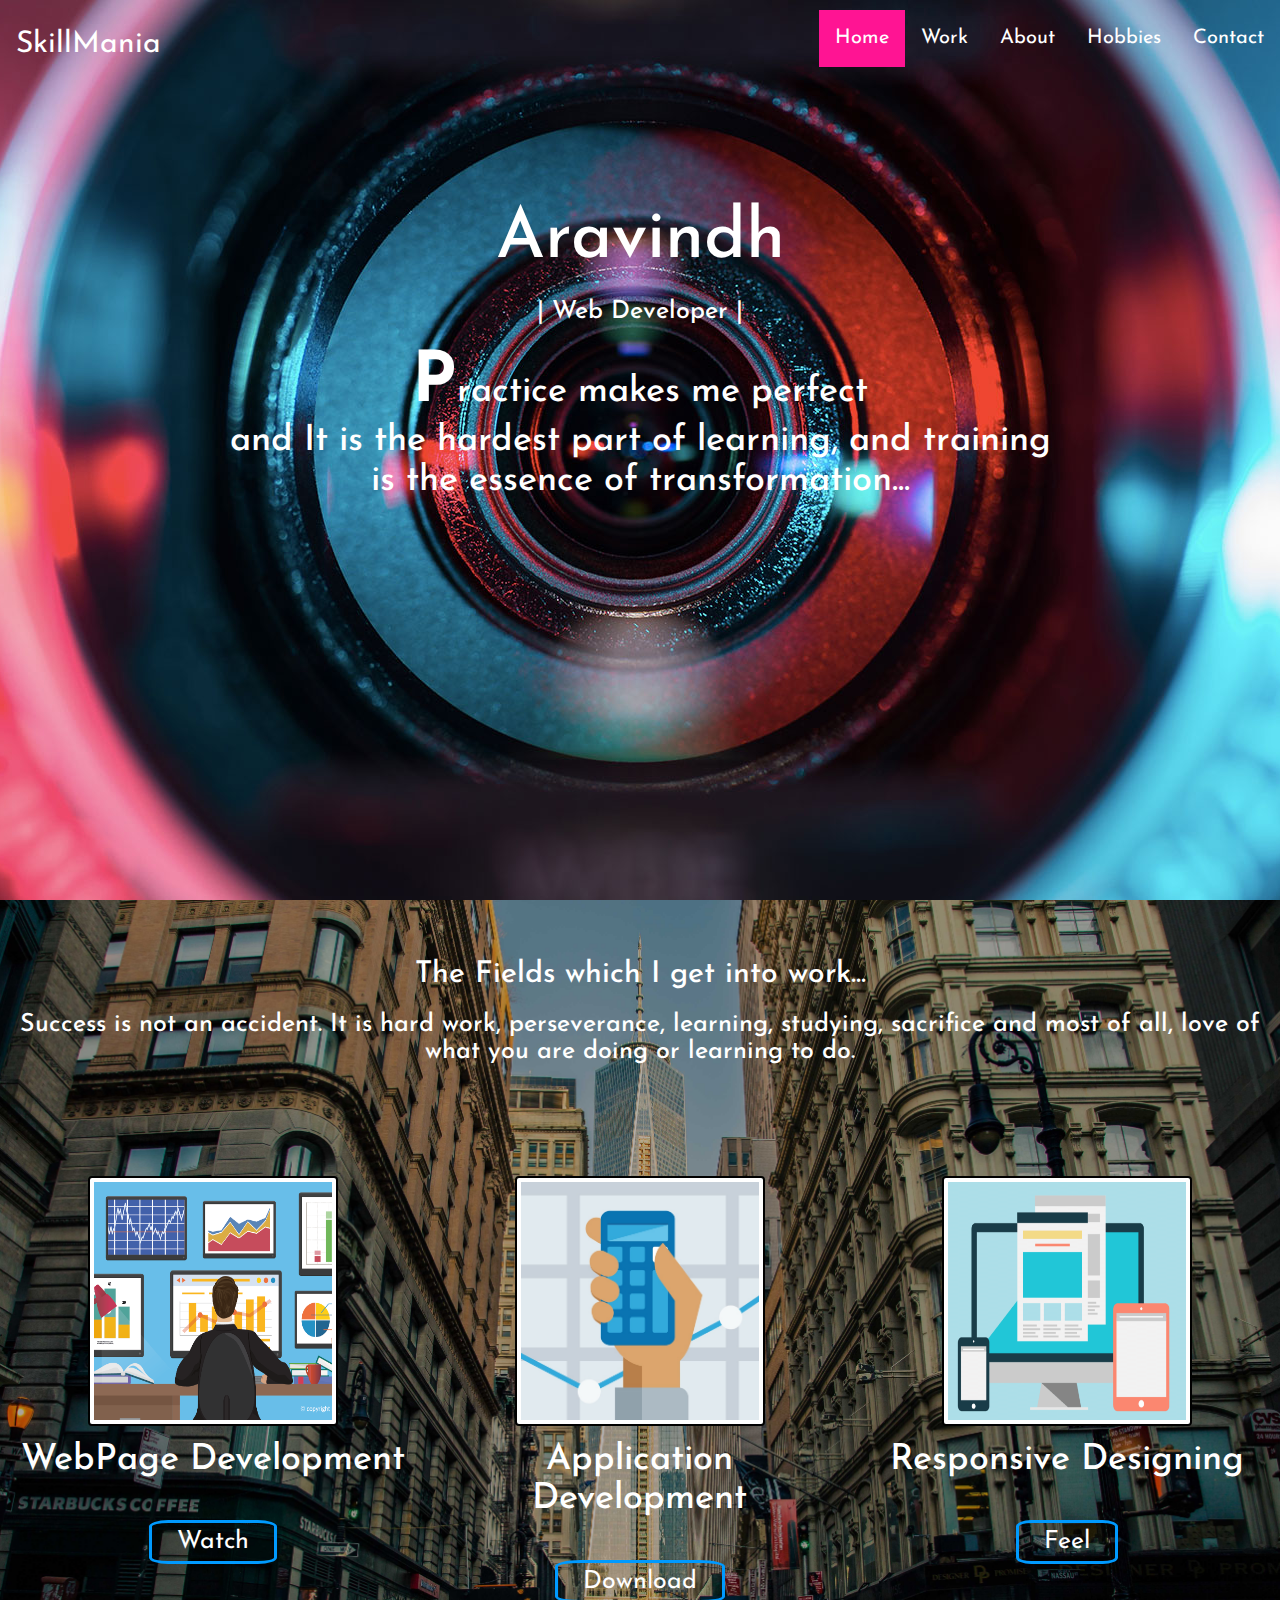
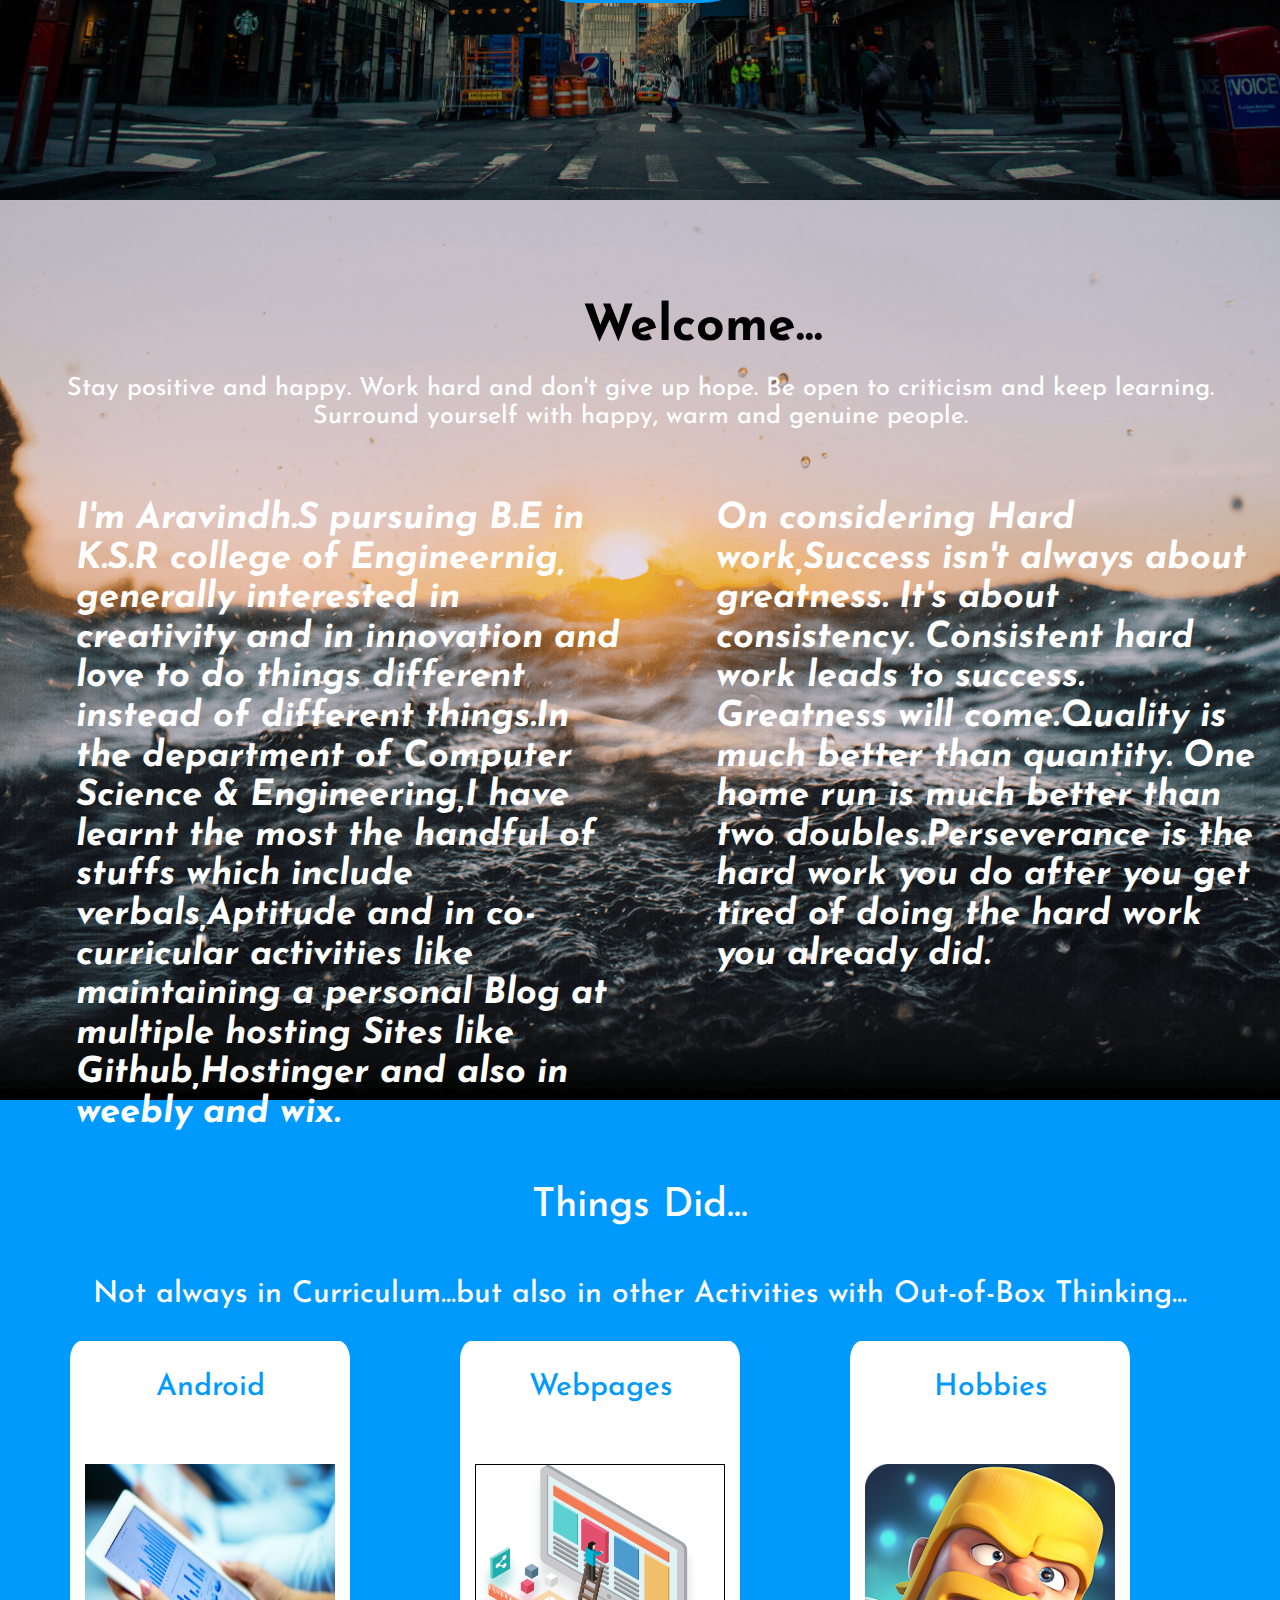
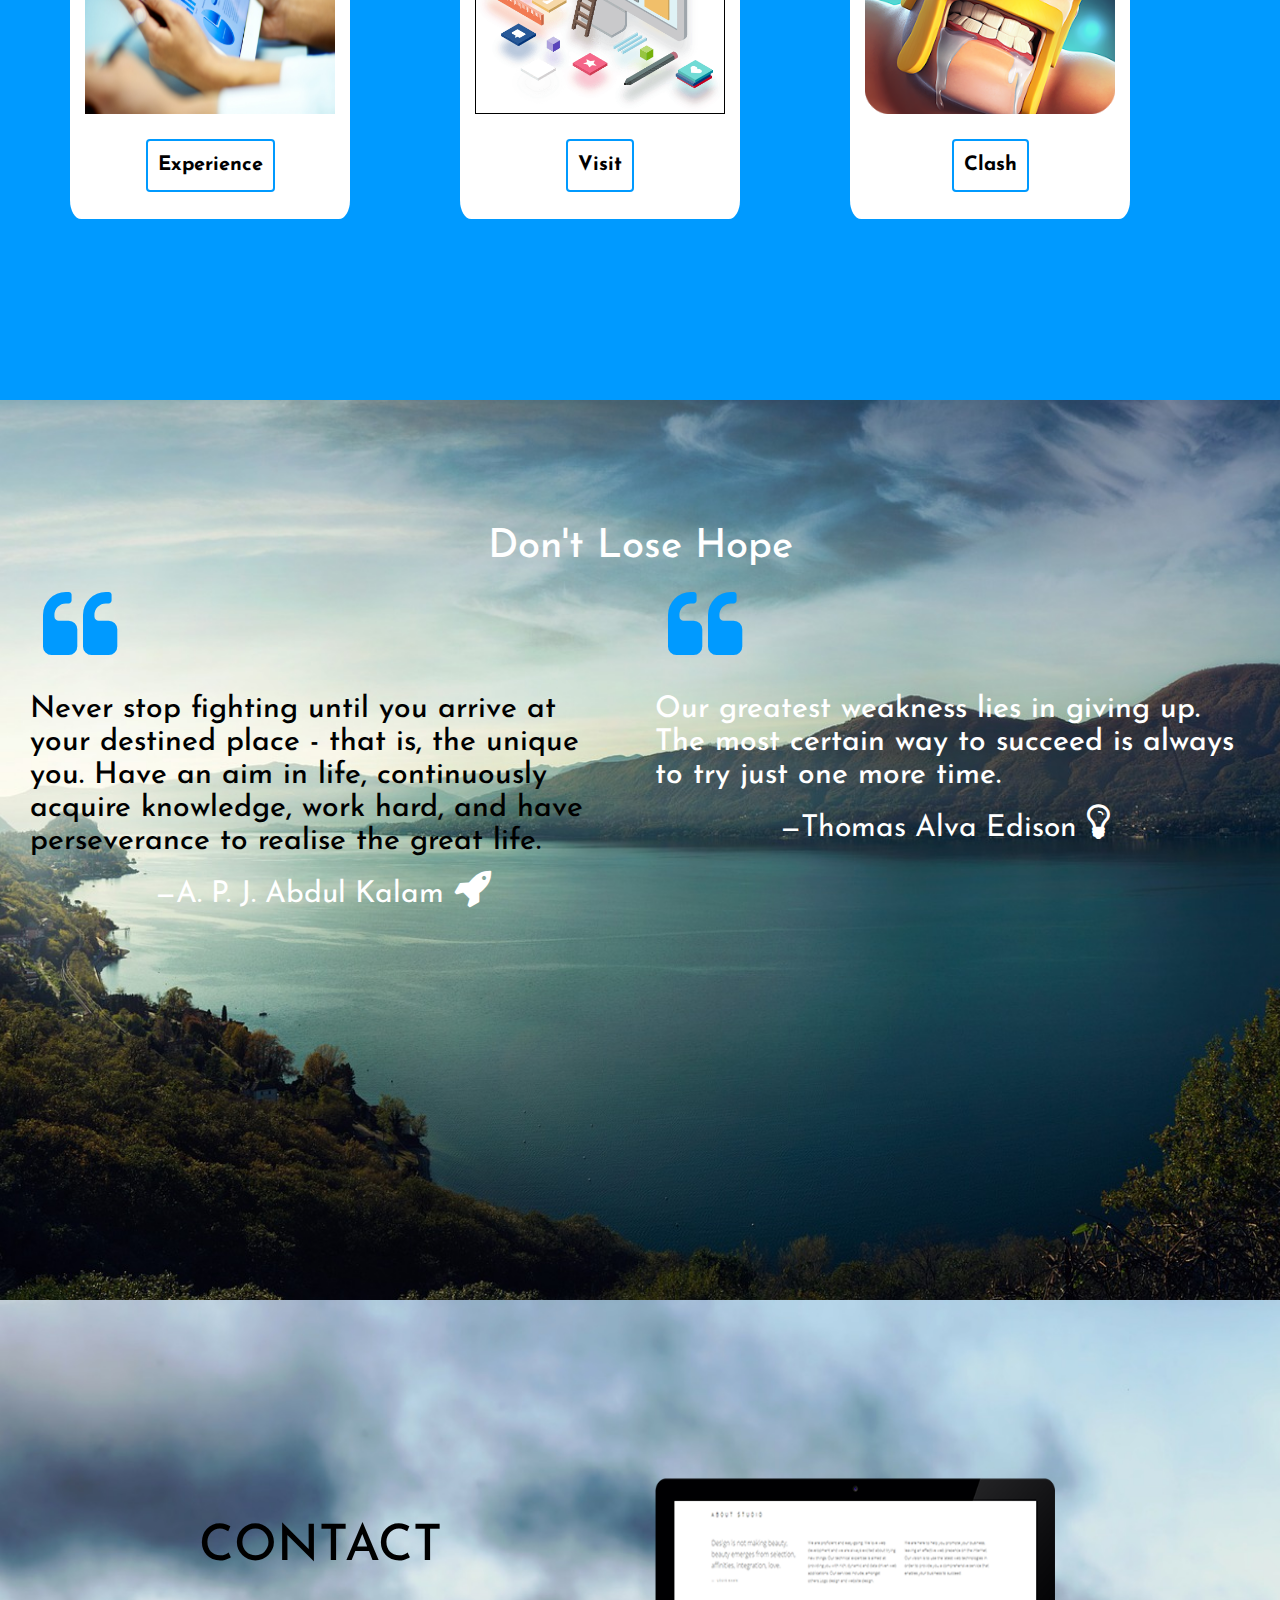
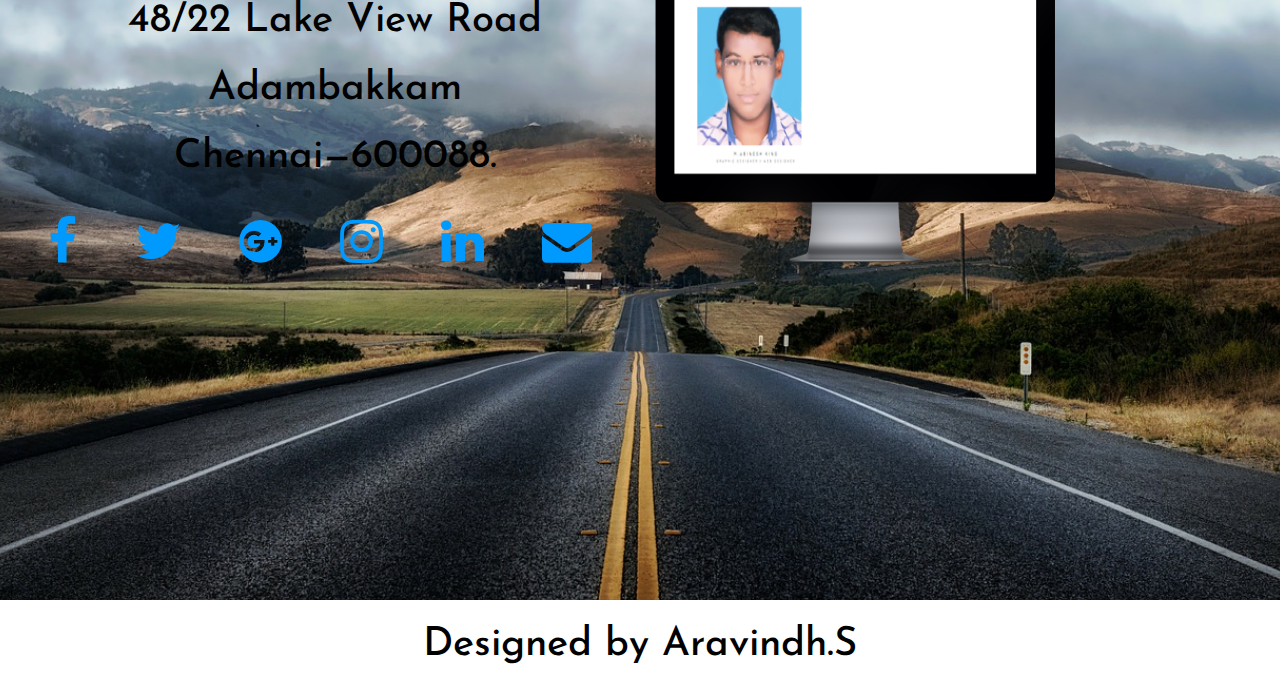
==== index.html @ 4b00d06f "Update index.html" ====
<html>
    <head>
        <title>SkillMania</title>
  <link rel="stylesheet" href="https://maxcdn.bootstrapcdn.com/bootstrap/3.3.7/css/bootstrap.min.css">
  <script src="https://ajax.googleapis.com/ajax/libs/jquery/3.2.1/jquery.min.js"></script>
  <script src="https://maxcdn.bootstrapcdn.com/bootstrap/3.3.7/js/bootstrap.min.js"></script>
        <link rel="stylesheet" href="https://maxcdn.bootstrapcdn.com/bootstrap/4.0.0-beta.2/css/bootstrap.min.css" integrity="sha384-PsH8R72JQ3SOdhVi3uxftmaW6Vc51MKb0q5P2rRUpPvrszuE4W1povHYgTpBfshb" crossorigin="anonymous">
<link rel="stylesheet" type="text/css" href="index.css">
        <link href="https://fonts.googleapis.com/css?family=Josefin+Sans" rel="stylesheet">
 <link rel="stylesheet" href="css/font-awesome.css">
        <link rel="icon" href="e.png" type="image/png"/>
          <a href="javascript:void(0);" id="scroll" title="Scroll to Top" style="display: none;"><span></span></a>
<script type='text/javascript'>
			$(document).ready(function(){ 
				$(window).scroll(function(){ 
					if ($(this).scrollTop() > 70) { 
						$('#scroll').fadeIn(); 
					} else { 
						$('#scroll').fadeOut(); 
					} 
				}); 
				$('#scroll').click(function(){ 
					$("html, body").animate({ scrollTop: 0 }, 400); 
					return false; 
				}); 
                      
			});
			</script>
	    <script>
            var myEvent = window.attachEvent || window.addEventListener;
            var chkevent = window.attachEvent ? 'onbeforeunload' : 'beforeunload'; /// make IE7, IE8 compatable
 
            myEvent(chkevent, function(e) { // For >=IE7, Chrome, Firefox
                var confirmationMessage = ' ';  // a space
                (e || window.event).returnValue = confirmationMessage;
                return confirmationMessage;
            });
        </script>
        <style>
            .btn{
                color: #009aff;
                font-size: 80px;                
            }
            .btn:hover{
                transition-duration:2s;
                color:green;
            }
            .btn1{
                color: white;
                font-size:40px;
            }
            .btn2{
		border:2px solid transparent;
                color:#009aff;
                font-size: 50px;
                padding: 25px;
            }
            .btn2:hover{
                transition-duration: 1s;
                background-color:white;
                color:black;
                border:2px solid black;
                position:relative;
            }
        </style>
    </head>
    <body  oncontextmenu='return false;' onkeydown='return false;' onmousedown='return false;'>
        <header>
            <div class="background-image"></div>
<ul class="topnav" style="background: none;font-size: 20px">
    <li style="font-size: 30px"><a href="">SkillMania</a></li>
  <li class="right"><a href="#call">Contact</a></li>
    <li class="right"><a href="#mov">Hobbies</a></li>
  <li class="right"><a href="#me" >About</a></li>
  <li class="right"><a href="#task">Work</a></li>
  <li class="right"><a href="#" class="active">Home</a></li>
</ul>
                <section class="container practice">
      <div class="col-lg-12 col-md-12 col-sm-12 text-center">
          <h1 style="color: white;font-size: 70px">Aravindh</h1>
          <h2 style="color: white;">| Web Developer |</h2>
           <h1 style="color: white;"><Strong style="font-size: 70px">P</Strong>ractice makes me perfect<br> and It is the hardest part of learning, and training<br> is the essence of transformation...</h1></h1>
             </div>   
      </section>
        </div>
        </header>
<!--Work-->
<div class="container-fluid work" id="task" style="height: 900px;">
    <div class="row" style="margin-top:3%;">
    <div class="col-lg-12" id="work-head">
        <h1 class="text-center" style="font-size: 30px">The Fields which I get into work...</h1>
        <h2>Success is not an accident. It is hard work, perseverance, learning, studying, sacrifice and most of all, love of what you are doing or learning to do.</h2>
        </div>
    </div>
<div class="row text-center">
<div class="col-md-4 col-xs-4">
    <img src="3.png" class="img-responsive img-thumbnail ">
    <a href="https://aravindhsiva.github.io/profile" target="_blank"><h1 style="margin-top: 15px;">WebPage Development</h1>
    <button>Watch</button></a>
    </div>
    <div class="col-md-4 col-xs-4">
    <img src="2.jpg" class="img-responsive img-thumbnail">
    <a href="https://dl.dropboxusercontent.com/s/h8575qjqmbnshsi/Aravindh1.0.apk?dl=0"><h1 style="margin-top: 15px;">Application Development</h1>
          <button>Download</button>
    </div>
    <div class="col-md-4 col-xs-4">
    <img src="5.gif" class="img-responsive img-thumbnail">
    <a href="https://aravindhsiva.github.io/profile" target="_blank"><h1 style="margin-top: 15px;">Responsive Designing</h1>
      <button>Feel</button></a>
    </div>
    </div>
  </div>
<!--Work Over-->
        <div class ="container-fluid" id="me" height="700px">
<div class="row text-center">
    <div class="col-lg-12 col-md-12 col-xs-12">
    <h1 style="color: black;margin-top: 100px; font-size: 50px;"> Welcome...</h1>
        <h2>Stay positive and happy. Work hard and don't give up hope. Be open to criticism and keep learning. Surround yourself with happy, warm and genuine people.</h2>
    </div>
    </div>
    <div class="row">
    <div class="col-lg-6 col-md-6 col-xs-6">
        <br><br>
        <h1><i>I'm Aravindh.S pursuing B.E in K.S.R college of Engineernig, generally interested in creativity and in innovation and love to do things different instead of different things.In the department of Computer Science & Engineering,I have learnt the most the handful of stuffs which include verbals,Aptitude and in co-curricular activities like maintaining a personal Blog at multiple hosting Sites like Github,Hostinger and also in weebly and wix.</i></h1>
    </div>
        <div class="col-lg-6 col-md-6 col-xs-6"><br><br>
            <h1><i>On considering Hard work,Success isn't always about greatness. It's about consistency. Consistent hard work leads to success. Greatness will come.Quality is much better than quantity. One home run is much better than two doubles.Perseverance is the hard work you do after you get tired of doing the hard work you already did.</i></h1>
        </div>
            </div>
    </div>
    <div class="container-fluid things" id="mov">
    <div class="container">
        <div class="row">
    <h1 class="text-center">Things Did...</h1>
            <br>
    <h2 class="text-center">Not always in Curriculum...but also in other Activities with Out-of-Box Thinking...</h2>
    </div>
    </div>
       
    <div class="container text-center">
     <div class="row">
            <div class="col-md-4">
                <div class="col-md-12 col-xs-6 hobby">
                    <h2>Android</h2>
                    <img src="4.jpg" alt="Application" class="center-block img-responsive">
                    <div>
                        <a href="https://dl.dropboxusercontent.com/s/h8575qjqmbnshsi/Aravindh1.0.apk?dl=0"><button class="btn center-block" data-toggle="modal">Experience</button> </a>
                    </div>
                </div>
            </div>
            <div class="col-md-4">
                <div class="col-md-12 col-xs-6 hobby">
                    <h2 class="text-center">Webpages</h2>
                    <img src="web.png" alt="webpage designing" class="center-block img-responsive" style="border: 1px solid black;">
                    <a href="https://aravindhsiva.github.io/profile" target="_blank"><button class="btn center-block">Visit</button></a>
                    <div>
                    </div>
                </div>
            </div>
            <div class="col-md-4">
                <div class="col-md-12 col-xs-6 hobby">
                    <h2 class="text-center">Hobbies</h2>
                    <img src="clash.png" alt="Clash of clans" class="center-block img-responsive">
                    <div>
                        <a href="https://forum.supercell.com/forumdisplay.php/4-Clash-of-Clans" target="_blank"><button class="btn center-block">Clash</button></a>
                    </div>
                </div>
            </div>
        </div>
    </div>    
</div>
     <div class="container-fluid hope">
    <div class="row">
        <div class="col-lg-12 text-center">
            <h1 style="margin-top: 10%;">Don't Lose Hope</h1>
        </div>
        </div>
        <div class="row"></div>
        <div class="col-lg-6">
            <i class="fa fa-quote-left btn" aria-hidden="true"></i>
        <h2 style="color: black;">Never stop fighting until you arrive at your destined place - that is, the unique you. Have an aim in life, continuously acquire knowledge, work hard, and have perseverance to realise the great life.</h2>
            <button class="quote">&#8212;A. P. J. Abdul Kalam</button>
            <i class="fa fa-rocket btn1" aria-hidden="true"></i>
        </div>
        <div class="col-lg-6">
             <i class="fa fa-quote-left btn" aria-hidden="true"></i>
        <h2>Our greatest weakness lies in giving up. The most certain way to succeed is always to try just one more time.</h2><button class="quote">&#8212;Thomas Alva Edison</button>
        <i class="fa fa-lightbulb-o btn1" aria-hidden="true"></i>
        </div>
    </div>
    
    <div class="container-fluid info" id="call">
    <div class="row">
    <div class="col-lg-6 col-md-6 text-center contact" style="margin-top: 200px;">
        <span class="add">
            <h1 style="font-size: 50px;">CONTACT</h1>
        <h2>48/22 Lake View Road</h2>
        <h2>Adambakkam</h2>
        <h2>Chennai&#8212;600088.</h2>
        </span>
        <a href="https://www.facebook.com/Strictly.Aravindh" target="_blank"><i class="fa fa-facebook btn2" aria-hidden="true"></i></a>
        <a href="https://twitter.com/Aravindhsiva5" target="_blank"><i class="fa fa-twitter btn2" aria-hidden="true"></i></a>
        <a href="https://plus.google.com/u/0/104446265492310527773" target="_blank"><i class="fa fa-google-plus-official btn2" aria-hidden="true"></i></a>
        <a href="https://www.instagram.com/aravindh_lee/" target="_blank"><i class="fa fa-instagram btn2" aria-hidden="true"></i></a>
        <a href="https://www.linkedin.com/in/aravindh-siva-10a00313b/" target="_blank"><i class="fa fa-linkedin btn2" aria-hidden="true"></i></a>
        <a href="mailto:adamaravindh@gmail.com?subject=Mail from the visiter" target="_blank"><i class="fa fa-envelope btn2" aria-hidden="true"></i>
</a>  
        </div>
        <div class="col-lg-6 col-md-6">
        <img src="promo.png" class="img-responsive text-center">
        </div>
        </div>
    </div>
        <footer>
    <div class="container text-center" style="height: 100px;">
        <h1 style="color: black;font-size: 40px; margin-top: 2%;">Designed by Aravindh.S</h1>
        </div>
    </footer>
    </body>
</html>
---- index.css ----
*{
    font-family: 'Josefin Sans', sans-serif;
    color: white;
}
<!--Start--->
.nav{
    height: 7%;
    float: left;
    z-index: 10;
}
body {margin: 0;}

ul.topnav {
    list-style-type: none;
    margin: 0;
    padding: 0;
    overflow: hidden;
    background-color: #333;
}

ul.topnav li {
    margin-top: 10px;
    float: left;
}
li:hover{
    transition-duration: .4s;
    border-bottom: 3px solid black;
}

ul.topnav li a {
    display: block;
    color: white;
    text-align: center;
    padding: 14px 16px;
    text-decoration: none;
}

ul.topnav li a:hover:not(.active) {
    color:black;
    background-color: #fff;}

ul.topnav li a.active {background-color: deeppink;}

ul.topnav li.right {float: right;}

@media screen and (max-width: 600px){
    ul.topnav li.right, 
    ul.topnav li {float: none;}
}
header{
    height:900px;
    background:url(code.jpg) no-repeat center;
    background-size: cover;
}
nav.navbar.navbar-default{
box-shadow: none;    
}
.practice{
    margin-top: 100px;
}
<!----start over--->
.work{
    height: 900px;
}
.container-fluid img{
    border: 2px solid black;
    margin-top: 100px;
}
.work button:hover{
    color:black;
    background-color: white;
    transition-duration: 01s;
}
.work button{
    padding-right: 25px;
    padding-left: 25px;
    color:white;
    margin-top: 30px;
    font-size:25px;
    border-radius:15%;
    background:none;
    border:3px solid #009AFF;
}
.work h1{
    color:white;
}
.work a:hover{
    text-decoration: none;
}
.container-fluid{
    background-image: url(back.jpg);
    background-size: cover;
    background-position:center;
    background-repeat: no-repeat;
}
.container-fluid img{
    height: 250px;
    width: 250px;
}
.col-lg-12 h2{
    text-align:center;
    font-size: 25px;
}
#me{
    height: 900px;
    background-image: url(me.png);
    background-position: center;
    background-size: cover;
}
#me h1{
    margin-left: 10%;
    color: white;
    font-weight: bold;
}
.things{
    background: #009aff;
    height: 900px;
    padding-top: 5%;
    padding-bottom: 5%;
}
.hobby{
    background-color: white; 
    height:auto;
    margin-top: 20px;
    margin-bottom: 15px;
    padding-bottom: 2px;
    border-radius: 4%;
    width: auto;
}
.hobby h2{
    font-size: 30px;
    color: #009aff;
    margin-top:30px;
    margin-bottom: -40px;
}
.hobby a{
    text-decoration: none;
}
.things button{
    padding: 10px;
    font-size: 20px;
    color:black;
    border: 2px solid  #009aff;
    margin-top: 10%;
    background: #ffffff;
    font-weight: bold;
    margin-bottom: 10%;
}

.things button:hover{
    transition-duration: 0.5s;
    color:white;
    border: 2px solid #162431;
    background:black;
}
.hobby img{
    border: none;
}
.things h2{
    text-align: center;
    font-size: 30px;
}
.things h1{
    font-size: 40px;
}

.hope{
    height: 900px;
    background-image: url(bay.jpg);
    background-position: center;
    background-repeat: no-repeat;
    background-size: cover;
}
.hope h1{
    font-size:40px;
}
.hope h2{
    font-size: 30px;
}
.hope button{
    margin-left: 20%;
    font-size: 30px;
    background: none;
    border: none;
    border-radius: 3%;
}
.hope button:hover{
    transition-duration: 1s;
    color:white;
    background-color: black;
}
.hope a{
    color:white;
}
.info{
    height: 900px;
    background-image: url(cal.jpg)
}
span h1{
    color: black;
}
span h2{
    padding-top: 4px;
    color: black;
    margin-left: 30px;
    font-size: 40px;
}
span h1:hover{
    transition-duration: 2s;
    background-color:white;
    color: black;
}
span h2:hover{
    transition-duration: 1.4s;
    background-color: white;
    color:black;
}
.info img{
    border: none;
    margin-top: 28%;
    height: 400px;
    width: 400px;
}
#scroll {
    border:2px solid black;
    position:fixed;
    right:10px;
    bottom:10px;
    cursor:pointer;
    width:50px;
    height:50px;
    background-color:blueviolet;
    display:none;
    -webkit-border-radius: 50%;
    -khtml-border-radius: 50%;
    -moz-border-radius: 50%;
    border-radius:60px;
    text-indent: -9999;
}
#scroll span {
    position:absolute;
    top:50%;
    left:50%;
    margin-left:-8px;
    margin-top:-12px;
    height:0;
    width:0;
    border:8px solid transparent;
    border-bottom-color:#ffffff
}
#scroll:hover {
    background-color:red;
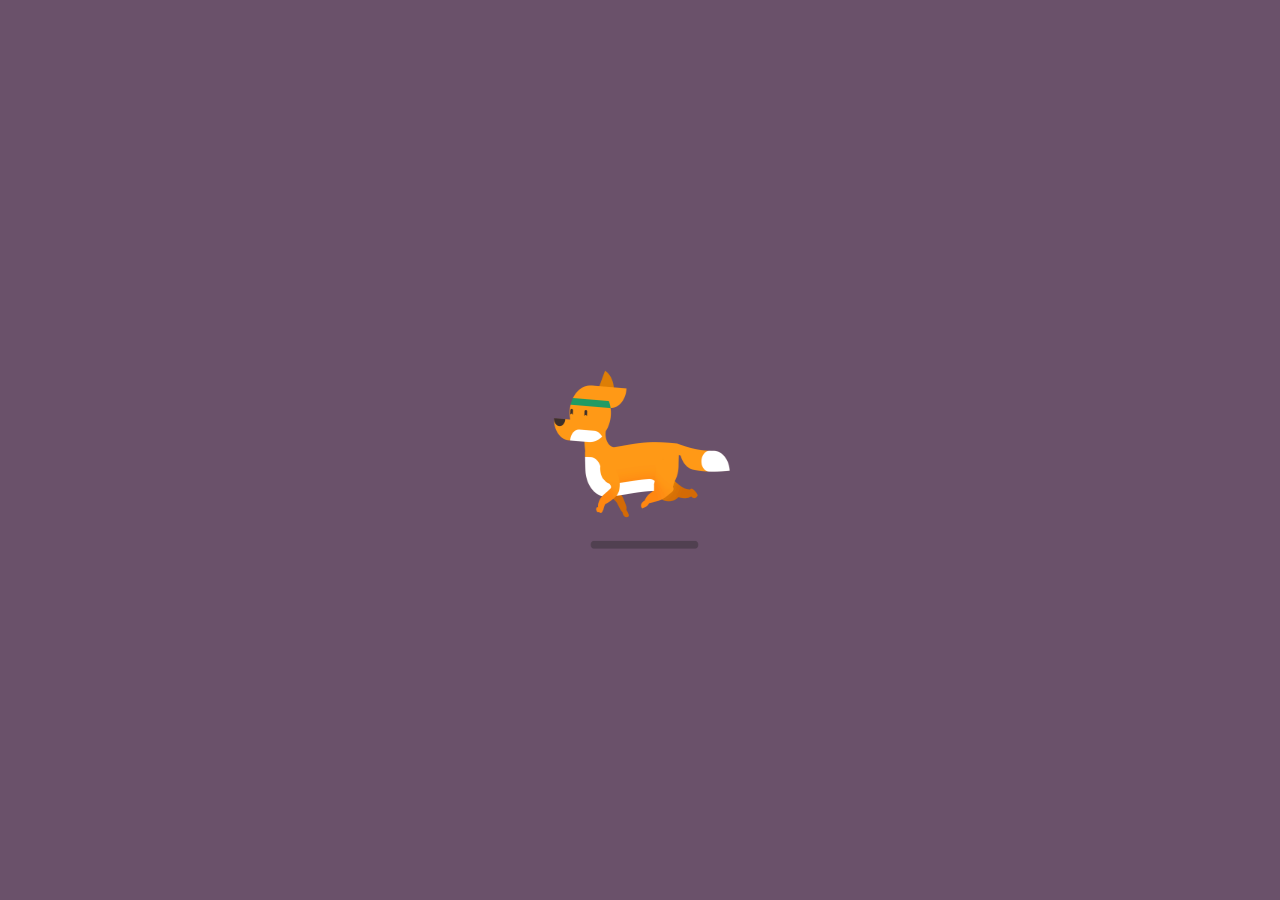
==== commit e1ef63f1: "Add files via upload" ====
--- a/index.html
+++ b/index.html
@@ -1,220 +1,26 @@
+<!DOCTYPE html>
 <html>
-    <head>
-        <title>SkillMania</title>
-  <link rel="stylesheet" href="https://maxcdn.bootstrapcdn.com/bootstrap/3.3.7/css/bootstrap.min.css">
-  <script src="https://ajax.googleapis.com/ajax/libs/jquery/3.2.1/jquery.min.js"></script>
-  <script src="https://maxcdn.bootstrapcdn.com/bootstrap/3.3.7/js/bootstrap.min.js"></script>
-        <link rel="stylesheet" href="https://maxcdn.bootstrapcdn.com/bootstrap/4.0.0-beta.2/css/bootstrap.min.css" integrity="sha384-PsH8R72JQ3SOdhVi3uxftmaW6Vc51MKb0q5P2rRUpPvrszuE4W1povHYgTpBfshb" crossorigin="anonymous">
-<link rel="stylesheet" type="text/css" href="index.css">
-        <link href="https://fonts.googleapis.com/css?family=Josefin+Sans" rel="stylesheet">
- <link rel="stylesheet" href="css/font-awesome.css">
-        <link rel="icon" href="e.png" type="image/png"/>
-          <a href="javascript:void(0);" id="scroll" title="Scroll to Top" style="display: none;"><span></span></a>
-<script type='text/javascript'>
-			$(document).ready(function(){ 
-				$(window).scroll(function(){ 
-					if ($(this).scrollTop() > 70) { 
-						$('#scroll').fadeIn(); 
-					} else { 
-						$('#scroll').fadeOut(); 
-					} 
-				}); 
-				$('#scroll').click(function(){ 
-					$("html, body").animate({ scrollTop: 0 }, 400); 
-					return false; 
-				}); 
-                      
-			});
-			</script>
-	    <script>
-            var myEvent = window.attachEvent || window.addEventListener;
-            var chkevent = window.attachEvent ? 'onbeforeunload' : 'beforeunload'; /// make IE7, IE8 compatable
- 
-            myEvent(chkevent, function(e) { // For >=IE7, Chrome, Firefox
-                var confirmationMessage = ' ';  // a space
-                (e || window.event).returnValue = confirmationMessage;
-                return confirmationMessage;
-            });
-        </script>
-        <style>
-            .btn{
-                color: #009aff;
-                font-size: 80px;                
-            }
-            .btn:hover{
-                transition-duration:2s;
-                color:green;
-            }
-            .btn1{
-                color: white;
-                font-size:40px;
-            }
-            .btn2{
-		border:2px solid transparent;
-                color:#009aff;
-                font-size: 50px;
-                padding: 25px;
-            }
-            .btn2:hover{
-                transition-duration: 1s;
-                background-color:white;
-                color:black;
-                border:2px solid black;
-                position:relative;
-            }
-        </style>
-    </head>
-    <body  oncontextmenu='return false;' onkeydown='return false;' onmousedown='return false;'>
-        <header>
-            <div class="background-image"></div>
-<ul class="topnav" style="background: none;font-size: 20px">
-    <li style="font-size: 30px"><a href="">SkillMania</a></li>
-  <li class="right"><a href="#call">Contact</a></li>
-    <li class="right"><a href="#mov">Hobbies</a></li>
-  <li class="right"><a href="#me" >About</a></li>
-  <li class="right"><a href="#task">Work</a></li>
-  <li class="right"><a href="#" class="active">Home</a></li>
-</ul>
-                <section class="container practice">
-      <div class="col-lg-12 col-md-12 col-sm-12 text-center">
-          <h1 style="color: white;font-size: 70px">Aravindh</h1>
-          <h2 style="color: white;">| Web Developer |</h2>
-           <h1 style="color: white;"><Strong style="font-size: 70px">P</Strong>ractice makes me perfect<br> and It is the hardest part of learning, and training<br> is the essence of transformation...</h1></h1>
-             </div>   
-      </section>
-        </div>
-        </header>
-<!--Work-->
-<div class="container-fluid work" id="task" style="height: 900px;">
-    <div class="row" style="margin-top:3%;">
-    <div class="col-lg-12" id="work-head">
-        <h1 class="text-center" style="font-size: 30px">The Fields which I get into work...</h1>
-        <h2>Success is not an accident. It is hard work, perseverance, learning, studying, sacrifice and most of all, love of what you are doing or learning to do.</h2>
-        </div>
-    </div>
-<div class="row text-center">
-<div class="col-md-4 col-xs-4">
-    <img src="3.png" class="img-responsive img-thumbnail ">
-    <a href="https://aravindhsiva.github.io/profile" target="_blank"><h1 style="margin-top: 15px;">WebPage Development</h1>
-    <button>Watch</button></a>
-    </div>
-    <div class="col-md-4 col-xs-4">
-    <img src="2.jpg" class="img-responsive img-thumbnail">
-    <a href="https://dl.dropboxusercontent.com/s/h8575qjqmbnshsi/Aravindh1.0.apk?dl=0"><h1 style="margin-top: 15px;">Application Development</h1>
-          <button>Download</button>
-    </div>
-    <div class="col-md-4 col-xs-4">
-    <img src="5.gif" class="img-responsive img-thumbnail">
-    <a href="https://aravindhsiva.github.io/profile" target="_blank"><h1 style="margin-top: 15px;">Responsive Designing</h1>
-      <button>Feel</button></a>
-    </div>
-    </div>
-  </div>
-<!--Work Over-->
-        <div class ="container-fluid" id="me" height="700px">
-<div class="row text-center">
-    <div class="col-lg-12 col-md-12 col-xs-12">
-    <h1 style="color: black;margin-top: 100px; font-size: 50px;"> Welcome...</h1>
-        <h2>Stay positive and happy. Work hard and don't give up hope. Be open to criticism and keep learning. Surround yourself with happy, warm and genuine people.</h2>
-    </div>
-    </div>
-    <div class="row">
-    <div class="col-lg-6 col-md-6 col-xs-6">
-        <br><br>
-        <h1><i>I'm Aravindh.S pursuing B.E in K.S.R college of Engineernig, generally interested in creativity and in innovation and love to do things different instead of different things.In the department of Computer Science & Engineering,I have learnt the most the handful of stuffs which include verbals,Aptitude and in co-curricular activities like maintaining a personal Blog at multiple hosting Sites like Github,Hostinger and also in weebly and wix.</i></h1>
-    </div>
-        <div class="col-lg-6 col-md-6 col-xs-6"><br><br>
-            <h1><i>On considering Hard work,Success isn't always about greatness. It's about consistency. Consistent hard work leads to success. Greatness will come.Quality is much better than quantity. One home run is much better than two doubles.Perseverance is the hard work you do after you get tired of doing the hard work you already did.</i></h1>
-        </div>
-            </div>
-    </div>
-    <div class="container-fluid things" id="mov">
-    <div class="container">
-        <div class="row">
-    <h1 class="text-center">Things Did...</h1>
-            <br>
-    <h2 class="text-center">Not always in Curriculum...but also in other Activities with Out-of-Box Thinking...</h2>
-    </div>
-    </div>
-       
-    <div class="container text-center">
-     <div class="row">
-            <div class="col-md-4">
-                <div class="col-md-12 col-xs-6 hobby">
-                    <h2>Android</h2>
-                    <img src="4.jpg" alt="Application" class="center-block img-responsive">
-                    <div>
-                        <a href="https://dl.dropboxusercontent.com/s/h8575qjqmbnshsi/Aravindh1.0.apk?dl=0"><button class="btn center-block" data-toggle="modal">Experience</button> </a>
-                    </div>
-                </div>
-            </div>
-            <div class="col-md-4">
-                <div class="col-md-12 col-xs-6 hobby">
-                    <h2 class="text-center">Webpages</h2>
-                    <img src="web.png" alt="webpage designing" class="center-block img-responsive" style="border: 1px solid black;">
-                    <a href="https://aravindhsiva.github.io/profile" target="_blank"><button class="btn center-block">Visit</button></a>
-                    <div>
-                    </div>
-                </div>
-            </div>
-            <div class="col-md-4">
-                <div class="col-md-12 col-xs-6 hobby">
-                    <h2 class="text-center">Hobbies</h2>
-                    <img src="clash.png" alt="Clash of clans" class="center-block img-responsive">
-                    <div>
-                        <a href="https://forum.supercell.com/forumdisplay.php/4-Clash-of-Clans" target="_blank"><button class="btn center-block">Clash</button></a>
-                    </div>
-                </div>
-            </div>
-        </div>
-    </div>    
-</div>
-     <div class="container-fluid hope">
-    <div class="row">
-        <div class="col-lg-12 text-center">
-            <h1 style="margin-top: 10%;">Don't Lose Hope</h1>
-        </div>
-        </div>
-        <div class="row"></div>
-        <div class="col-lg-6">
-            <i class="fa fa-quote-left btn" aria-hidden="true"></i>
-        <h2 style="color: black;">Never stop fighting until you arrive at your destined place - that is, the unique you. Have an aim in life, continuously acquire knowledge, work hard, and have perseverance to realise the great life.</h2>
-            <button class="quote">&#8212;A. P. J. Abdul Kalam</button>
-            <i class="fa fa-rocket btn1" aria-hidden="true"></i>
-        </div>
-        <div class="col-lg-6">
-             <i class="fa fa-quote-left btn" aria-hidden="true"></i>
-        <h2>Our greatest weakness lies in giving up. The most certain way to succeed is always to try just one more time.</h2><button class="quote">&#8212;Thomas Alva Edison</button>
-        <i class="fa fa-lightbulb-o btn1" aria-hidden="true"></i>
-        </div>
-    </div>
-    
-    <div class="container-fluid info" id="call">
-    <div class="row">
-    <div class="col-lg-6 col-md-6 text-center contact" style="margin-top: 200px;">
-        <span class="add">
-            <h1 style="font-size: 50px;">CONTACT</h1>
-        <h2>48/22 Lake View Road</h2>
-        <h2>Adambakkam</h2>
-        <h2>Chennai&#8212;600088.</h2>
-        </span>
-        <a href="https://www.facebook.com/Strictly.Aravindh" target="_blank"><i class="fa fa-facebook btn2" aria-hidden="true"></i></a>
-        <a href="https://twitter.com/Aravindhsiva5" target="_blank"><i class="fa fa-twitter btn2" aria-hidden="true"></i></a>
-        <a href="https://plus.google.com/u/0/104446265492310527773" target="_blank"><i class="fa fa-google-plus-official btn2" aria-hidden="true"></i></a>
-        <a href="https://www.instagram.com/aravindh_lee/" target="_blank"><i class="fa fa-instagram btn2" aria-hidden="true"></i></a>
-        <a href="https://www.linkedin.com/in/aravindh-siva-10a00313b/" target="_blank"><i class="fa fa-linkedin btn2" aria-hidden="true"></i></a>
-        <a href="mailto:adamaravindh@gmail.com?subject=Mail from the visiter" target="_blank"><i class="fa fa-envelope btn2" aria-hidden="true"></i>
-</a>  
-        </div>
-        <div class="col-lg-6 col-md-6">
-        <img src="promo.png" class="img-responsive text-center">
-        </div>
-        </div>
-    </div>
-        <footer>
-    <div class="container text-center" style="height: 100px;">
-        <h1 style="color: black;font-size: 40px; margin-top: 2%;">Designed by Aravindh.S</h1>
-        </div>
-    </footer>
-    </body>
-</html>
+<head>
+	<title>&hearts;Skillmania&hearts;</title>
+	<meta name="viewport" content="width=device-width, initial-scale=1">
+    <meta http-equiv="Refresh" content="5;url=skill.html">	
+    <style>
+    body{
+        background-color: #6A516A;
+    	background-image:url('');
+    }
+    body img{
+        position:relative;
+          position: absolute;
+		  margin: auto;
+		  top: 0;
+		  right: 0;
+		  bottom: 0;
+		  left: 0;
+      }
+	</style>
+</head>
+<body>
+ <img src="1.gif" width="300px" height="300px">
+</body>
+</html>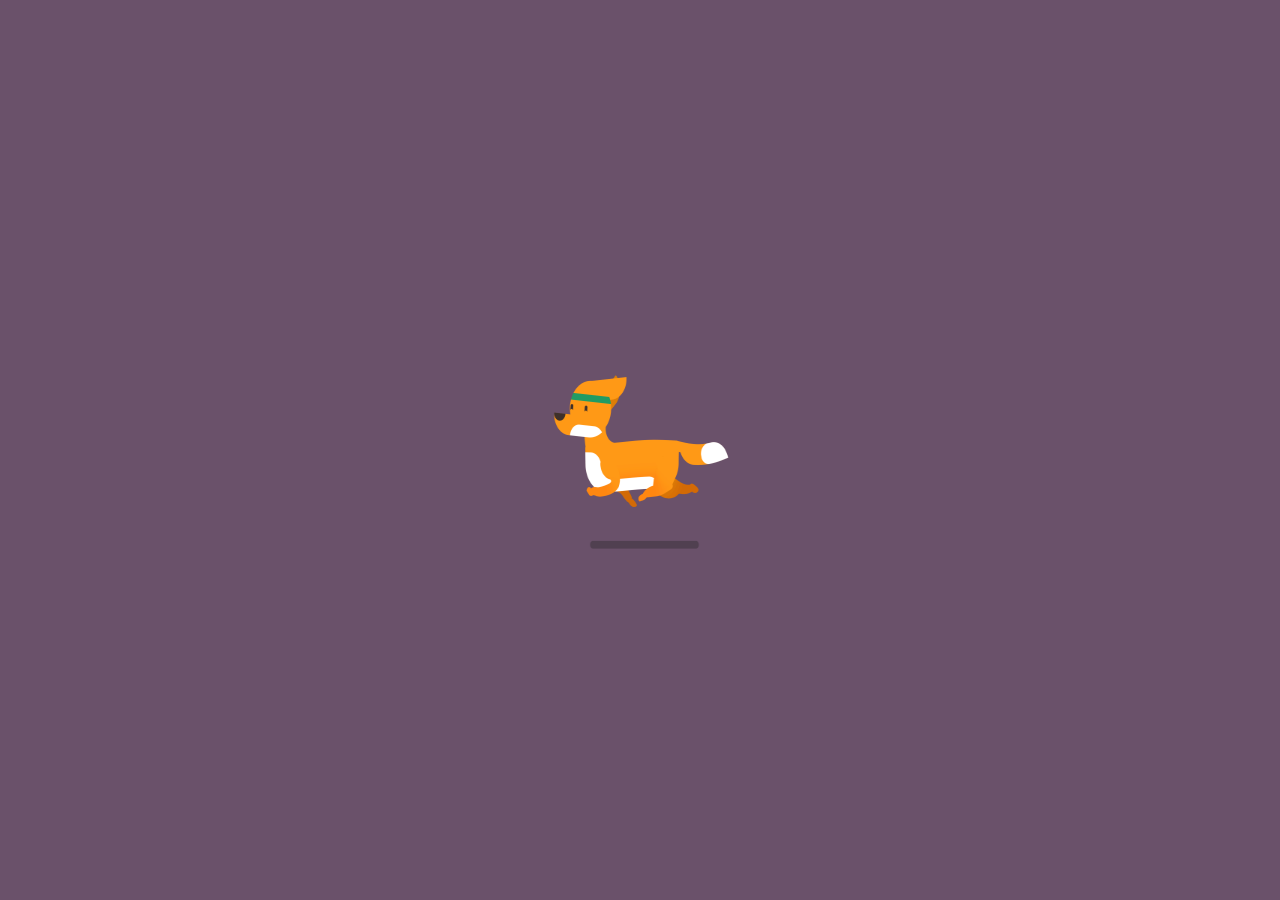
==== commit aee7210b: "Update index.html" ====
--- a/index.html
+++ b/index.html
@@ -2,6 +2,20 @@
 <html>
 <head>
 	<title>&hearts;Skillmania&hearts;</title>
+	  <meta property="og:site_name" content="Aravindh Profile">
+    <meta property="og:description" content="A project work developed by Me">
+    <meta property="og:image" content="https://github.com/Aravindhsiva/skillmania/blob/master/pic.png?raw=true">
+    <meta property="og:image:type" content="image/jpg">
+    <meta property="og:image:width" content="1200">
+    <meta property="og:image:height" content="1200">
+    <meta property="og:image" content="https://github.com/Aravindhsiva/skillmania/blob/master/pic.png?raw=true">
+    <meta property="og:image:type" content="image/jpg">
+    <meta property="og:image:width" content="1200">
+    <meta property="og:image:height" content="620">
+    <meta property="og:image" content="https://github.com/Aravindhsiva/skillmania/blob/master/pic.png?raw=true">
+    <meta property="og:image:type" content="image/jpg">
+    <meta property="og:image:width" content="1200">
+    <meta property="og:image:height" content="620">
 	<meta name="viewport" content="width=device-width, initial-scale=1">
     <meta http-equiv="Refresh" content="5;url=skill.html">	
     <style>
@@ -23,4 +37,4 @@
 <body>
  <img src="1.gif" width="300px" height="300px">
 </body>
-</html>+</html>
